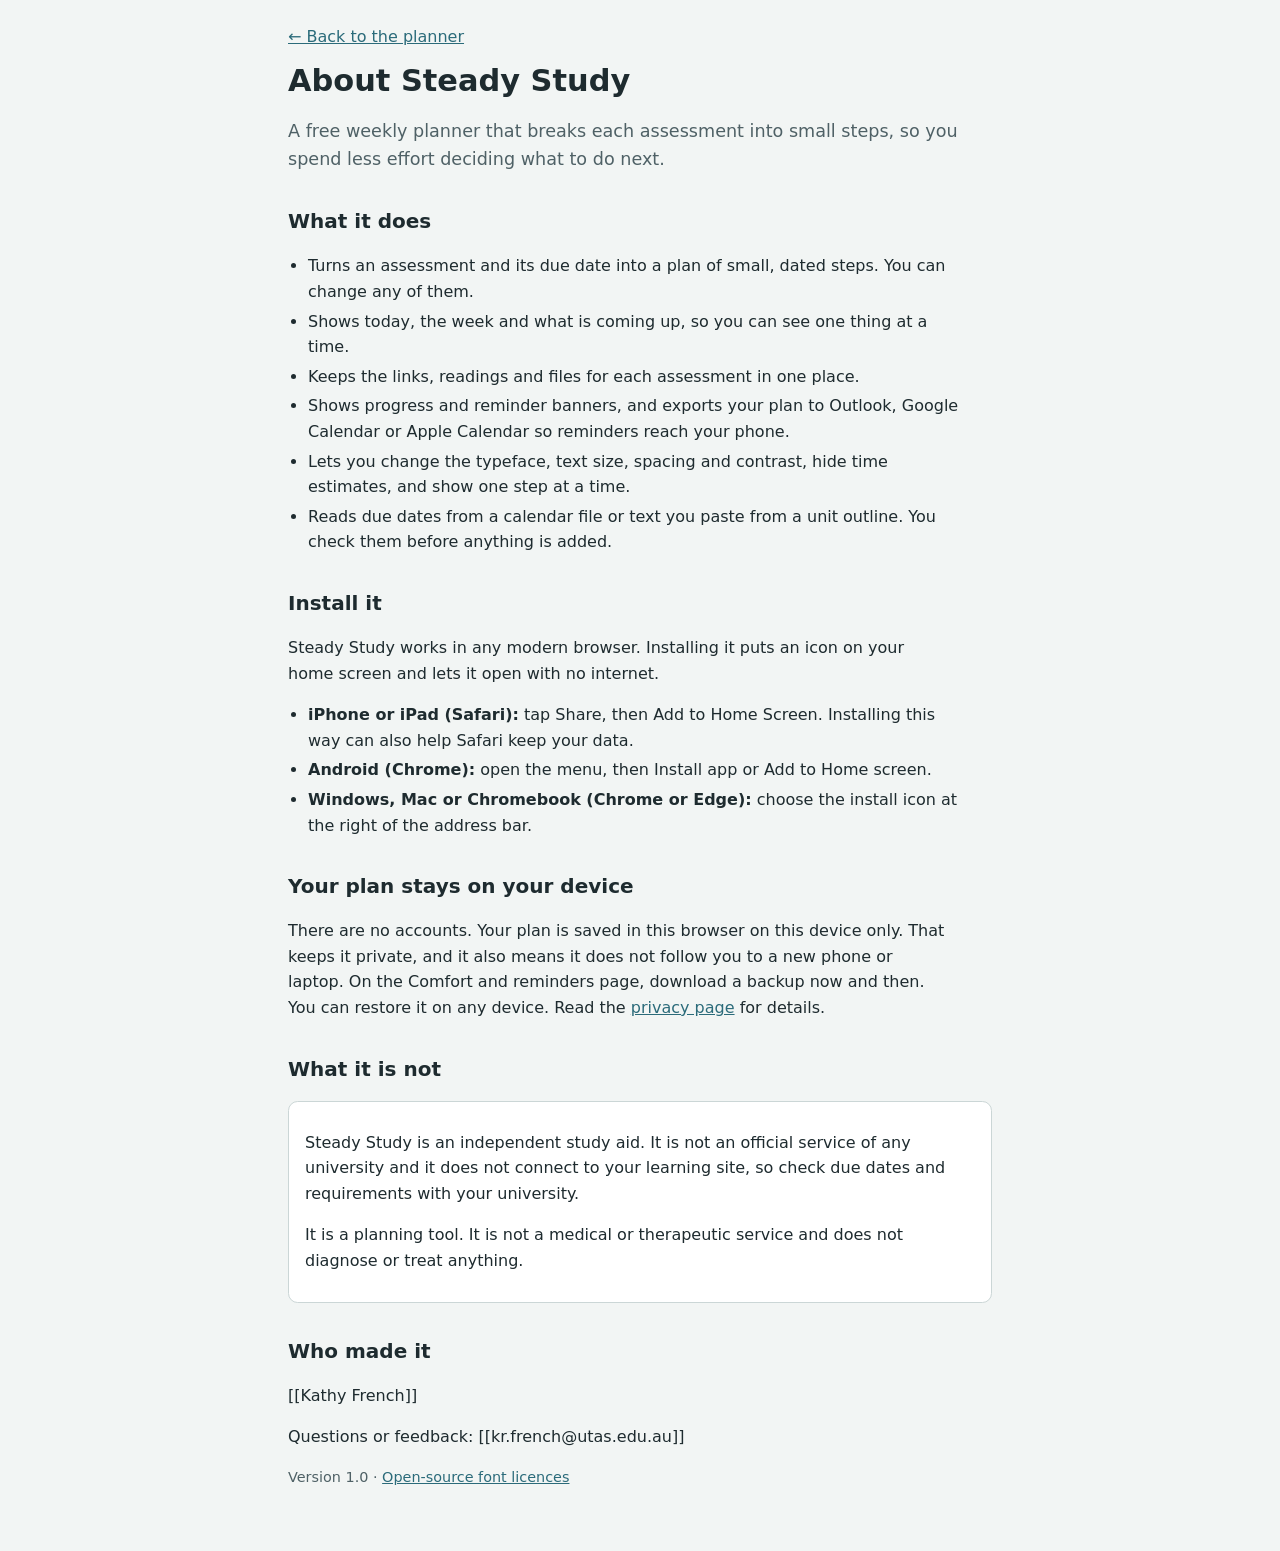
==== about.html @ 48f95076 "Add files via upload" ====
<!doctype html>
<html lang="en-AU">
<head>
<meta charset="utf-8">
<meta name="viewport" content="width=device-width, initial-scale=1, viewport-fit=cover">
<meta http-equiv="Content-Security-Policy" content="default-src 'self'; style-src 'self'; img-src 'self' data:; base-uri 'none'; form-action 'none'">
<meta name="theme-color" content="#F2F5F4" media="(prefers-color-scheme: light)">
<meta name="theme-color" content="#111A1C" media="(prefers-color-scheme: dark)">
<link rel="icon" href="icons/favicon.svg" type="image/svg+xml">
<link rel="stylesheet" href="page.css">
<title>About Steady Study</title>
<meta name="description" content="What Steady Study is, how to install it on your phone or computer, and who made it.">
</head>
<body>
<main class="doc">
  <a class="back" href="./">&larr; Back to the planner</a>
  <h1>About Steady Study</h1>
  <p class="lede">A free weekly planner that breaks each assessment into small steps, so you spend less effort deciding what to do next.</p>

  <h2>What it does</h2>
  <ul>
    <li>Turns an assessment and its due date into a plan of small, dated steps. You can change any of them.</li>
    <li>Shows today, the week and what is coming up, so you can see one thing at a time.</li>
    <li>Keeps the links, readings and files for each assessment in one place.</li>
    <li>Shows progress and reminder banners, and exports your plan to Outlook, Google Calendar or Apple Calendar so reminders reach your phone.</li>
    <li>Lets you change the typeface, text size, spacing and contrast, hide time estimates, and show one step at a time.</li>
    <li>Reads due dates from a calendar file or text you paste from a unit outline. You check them before anything is added.</li>
  </ul>

  <h2>Install it</h2>
  <p>Steady Study works in any modern browser. Installing it puts an icon on your home screen and lets it open with no internet.</p>
  <ul>
    <li><strong>iPhone or iPad (Safari):</strong> tap Share, then Add to Home Screen. Installing this way can also help Safari keep your data.</li>
    <li><strong>Android (Chrome):</strong> open the menu, then Install app or Add to Home screen.</li>
    <li><strong>Windows, Mac or Chromebook (Chrome or Edge):</strong> choose the install icon at the right of the address bar.</li>
  </ul>

  <h2>Your plan stays on your device</h2>
  <p>There are no accounts. Your plan is saved in this browser on this device only. That keeps it private, and it also means it does not follow you to a new phone or laptop. On the Comfort and reminders page, download a backup now and then. You can restore it on any device. Read the <a href="privacy.html">privacy page</a> for details.</p>

  <h2>What it is not</h2>
  <div class="callout">
    <p>Steady Study is an independent study aid. It is not an official service of any university and it does not connect to your learning site, so check due dates and requirements with your university.</p>
    <p>It is a planning tool. It is not a medical or therapeutic service and does not diagnose or treat anything.</p>
  </div>

  <h2>Who made it</h2>
  <p>[[Kathy French]]</p>
  <p>Questions or feedback: [[kr.french@utas.edu.au]]</p>
  <p class="updated">Version 1.0 &middot; <a href="licenses.txt">Open-source font licences</a></p>
</main>
</body>
</html>
---- page.css ----
/* Page chrome for the app shell and the About, Privacy and Terms pages. */
:root {
  --page-bg: #F2F5F4; --page-surface: #FFFFFF; --page-fg: #1E2B2F; --page-muted: #4F6166;
  --page-line: #CBD6D6; --page-accent: #2B6B7A; --page-warn-bg: #F6E7D2; --page-warn-fg: #6B3F08;
  --page-focus: #1A55C7;
  color-scheme: light dark;
}
@media (prefers-color-scheme: dark) {
  :root {
    --page-bg: #111A1C; --page-surface: #182427; --page-fg: #E4ECEC; --page-muted: #A9BDBF;
    --page-line: #2C4044; --page-accent: #7CC0CE; --page-warn-bg: #3A2C18; --page-warn-fg: #F0C48C;
    --page-focus: #8FB4FF;
  }
}
html, body { margin: 0; background: var(--page-bg); color: var(--page-fg); }
body { font-family: 'Segoe UI', system-ui, -apple-system, sans-serif; line-height: 1.6; }
.appwrap { padding: env(safe-area-inset-top, 0px) env(safe-area-inset-right, 0px) 0 env(safe-area-inset-left, 0px); }
.pagefoot { max-width: 1080px; margin: 0 auto; padding: 1.25rem 1.25rem calc(2rem + env(safe-area-inset-bottom, 0px)); color: var(--page-muted); font-size: .9rem; }
.pagefoot p { margin: 0 0 .5rem; }
.pagefoot nav { display: flex; flex-wrap: wrap; gap: .25rem 1.25rem; }
a { color: var(--page-accent); }
a:focus-visible, button:focus-visible { outline: 3px solid var(--page-focus); outline-offset: 2px; border-radius: 4px; }
.doc { max-width: 44rem; margin: 0 auto; padding: calc(1.5rem + env(safe-area-inset-top, 0px)) max(1.25rem, env(safe-area-inset-right, 0px)) calc(3rem + env(safe-area-inset-bottom, 0px)) max(1.25rem, env(safe-area-inset-left, 0px)); }
.doc h1 { font-size: 1.9rem; line-height: 1.25; margin: .25rem 0 .5rem; text-wrap: balance; }
.doc h2 { font-size: 1.25rem; margin: 2rem 0 .5rem; text-wrap: balance; }
.doc p, .doc li { max-width: 65ch; }
.doc ul { padding-left: 1.25rem; }
.doc li { margin: .25rem 0; }
.doc .back { display: inline-block; margin-bottom: .5rem; }
.doc .lede { font-size: 1.1rem; color: var(--page-muted); }
.doc .draft { background: var(--page-warn-bg); color: var(--page-warn-fg); border-radius: .5rem; padding: .75rem 1rem; margin: 1rem 0; }
.doc .callout { background: var(--page-surface); border: 1px solid var(--page-line); border-radius: .6rem; padding: .75rem 1rem; margin: 1rem 0; }
.doc code { background: var(--page-surface); border: 1px solid var(--page-line); border-radius: .25rem; padding: 0 .3rem; }
.doc .updated { color: var(--page-muted); font-size: .9rem; }
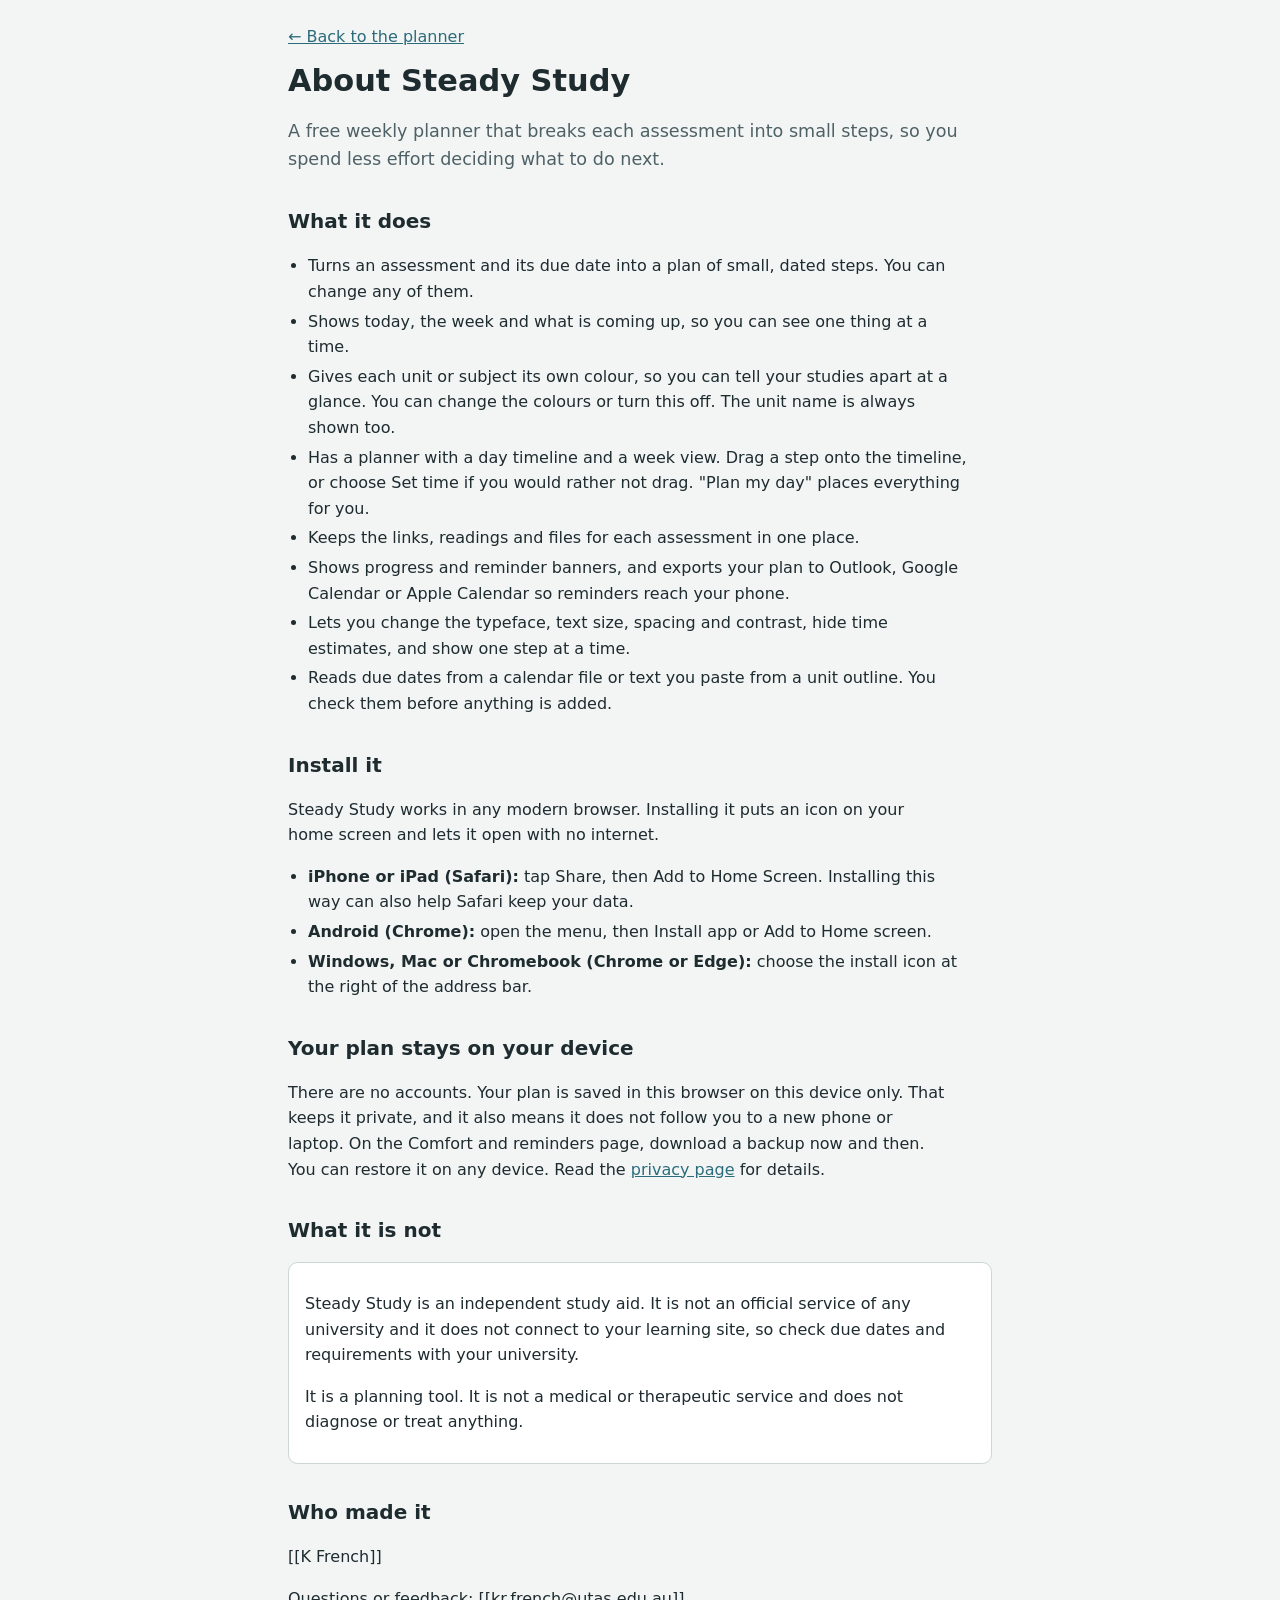
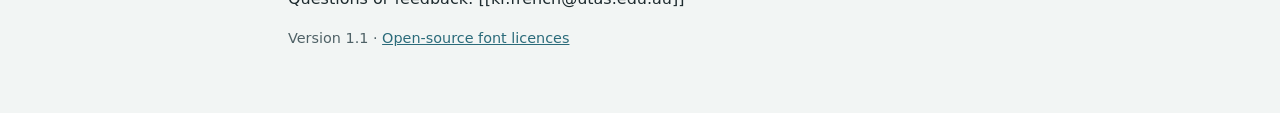
==== commit f76236e3: "Add files via upload Updated version of app" ====
--- a/about.html
+++ b/about.html
@@ -21,6 +21,8 @@
   <ul>
     <li>Turns an assessment and its due date into a plan of small, dated steps. You can change any of them.</li>
     <li>Shows today, the week and what is coming up, so you can see one thing at a time.</li>
+    <li>Gives each unit or subject its own colour, so you can tell your studies apart at a glance. You can change the colours or turn this off. The unit name is always shown too.</li>
+    <li>Has a planner with a day timeline and a week view. Drag a step onto the timeline, or choose Set time if you would rather not drag. "Plan my day" places everything for you.</li>
     <li>Keeps the links, readings and files for each assessment in one place.</li>
     <li>Shows progress and reminder banners, and exports your plan to Outlook, Google Calendar or Apple Calendar so reminders reach your phone.</li>
     <li>Lets you change the typeface, text size, spacing and contrast, hide time estimates, and show one step at a time.</li>
@@ -45,9 +47,9 @@
   </div>
 
   <h2>Who made it</h2>
-  <p>[[Kathy French]]</p>
+  <p>[[K French]]</p>
   <p>Questions or feedback: [[kr.french@utas.edu.au]]</p>
-  <p class="updated">Version 1.0 &middot; <a href="licenses.txt">Open-source font licences</a></p>
+  <p class="updated">Version 1.1 &middot; <a href="licenses.txt">Open-source font licences</a></p>
 </main>
 </body>
 </html>
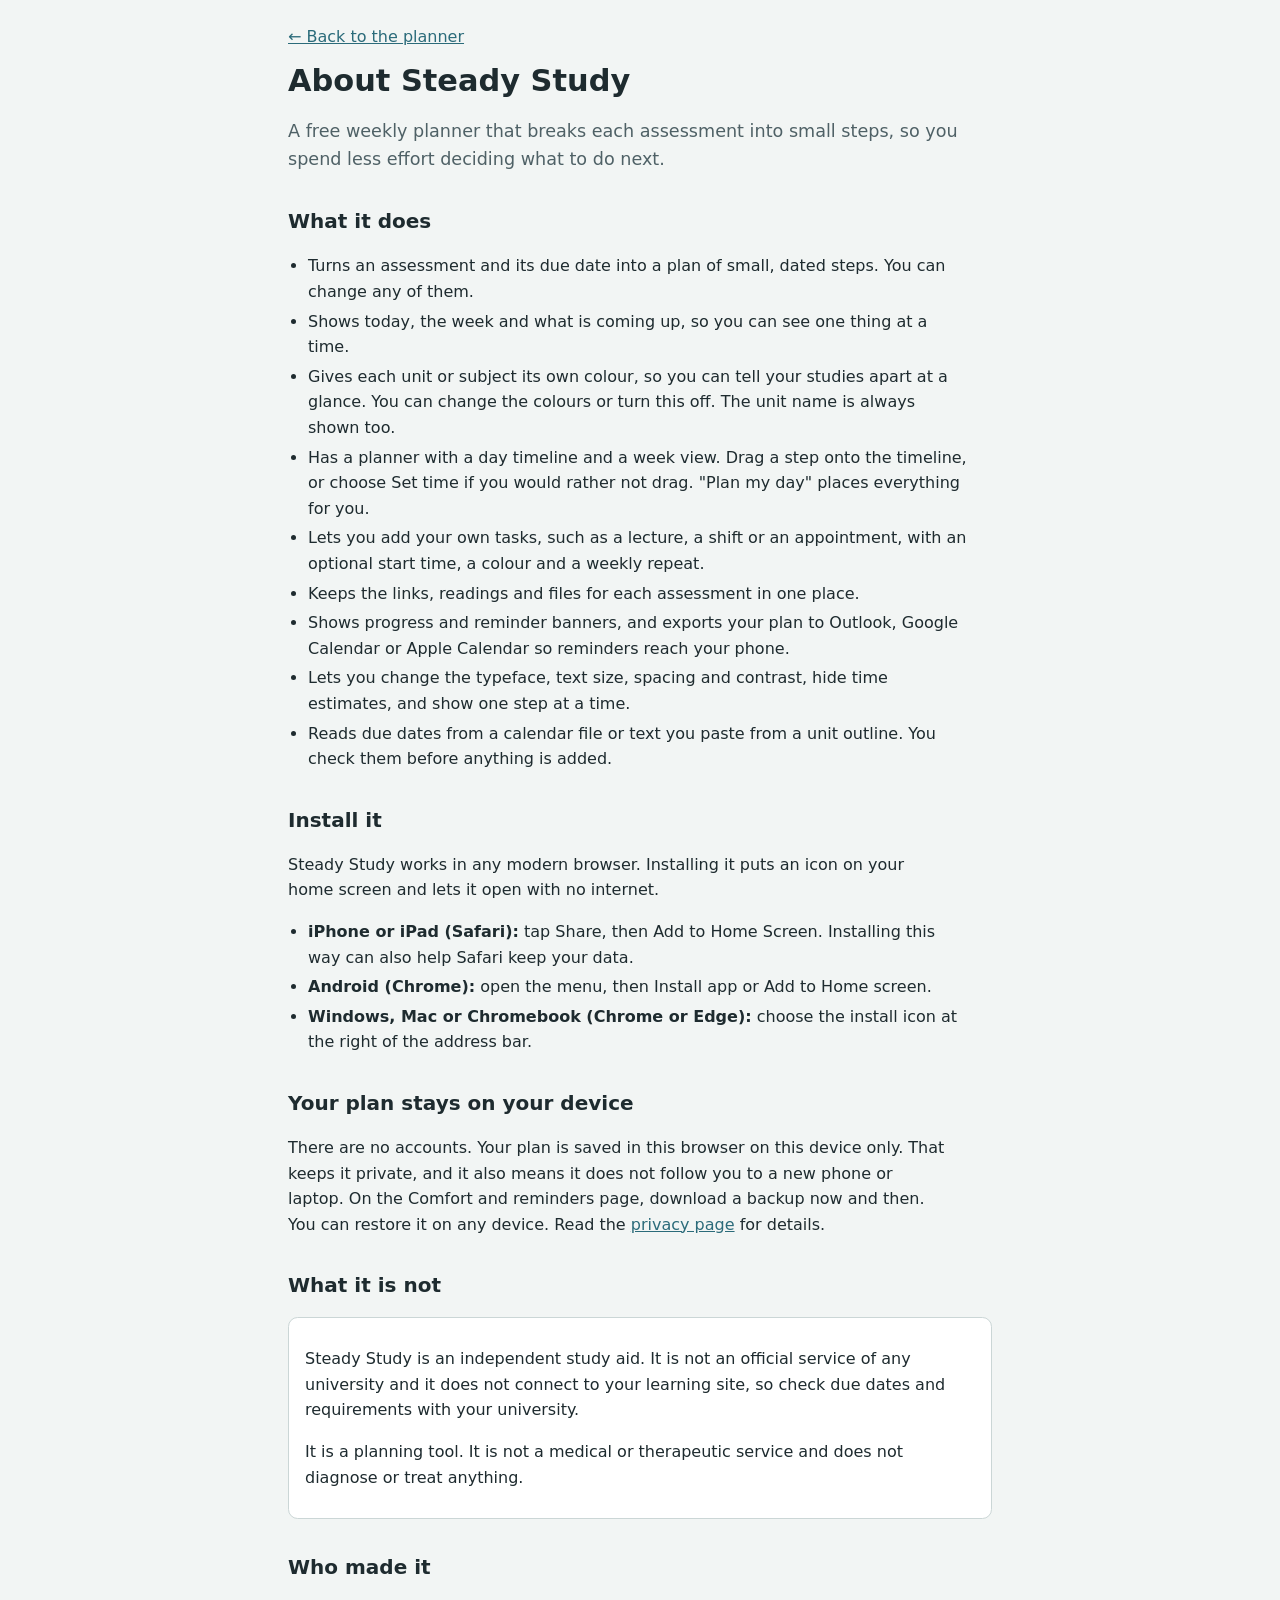
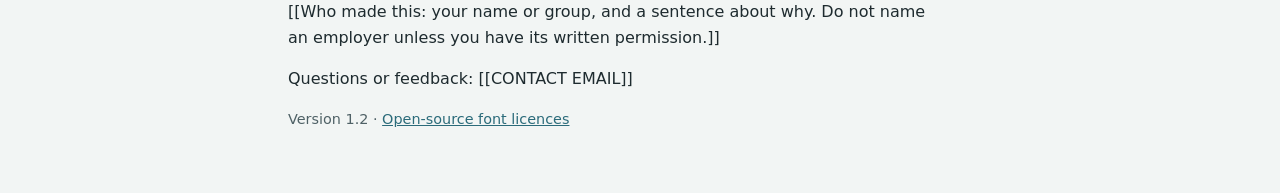
==== commit 62663dc4: "Add files via upload Updated version of app" ====
--- a/about.html
+++ b/about.html
@@ -23,6 +23,7 @@
     <li>Shows today, the week and what is coming up, so you can see one thing at a time.</li>
     <li>Gives each unit or subject its own colour, so you can tell your studies apart at a glance. You can change the colours or turn this off. The unit name is always shown too.</li>
     <li>Has a planner with a day timeline and a week view. Drag a step onto the timeline, or choose Set time if you would rather not drag. "Plan my day" places everything for you.</li>
+    <li>Lets you add your own tasks, such as a lecture, a shift or an appointment, with an optional start time, a colour and a weekly repeat.</li>
     <li>Keeps the links, readings and files for each assessment in one place.</li>
     <li>Shows progress and reminder banners, and exports your plan to Outlook, Google Calendar or Apple Calendar so reminders reach your phone.</li>
     <li>Lets you change the typeface, text size, spacing and contrast, hide time estimates, and show one step at a time.</li>
@@ -47,9 +48,9 @@
   </div>
 
   <h2>Who made it</h2>
-  <p>[[K French]]</p>
-  <p>Questions or feedback: [[kr.french@utas.edu.au]]</p>
-  <p class="updated">Version 1.1 &middot; <a href="licenses.txt">Open-source font licences</a></p>
+  <p>[[Who made this: your name or group, and a sentence about why. Do not name an employer unless you have its written permission.]]</p>
+  <p>Questions or feedback: [[CONTACT EMAIL]]</p>
+  <p class="updated">Version 1.2 &middot; <a href="licenses.txt">Open-source font licences</a></p>
 </main>
 </body>
 </html>
